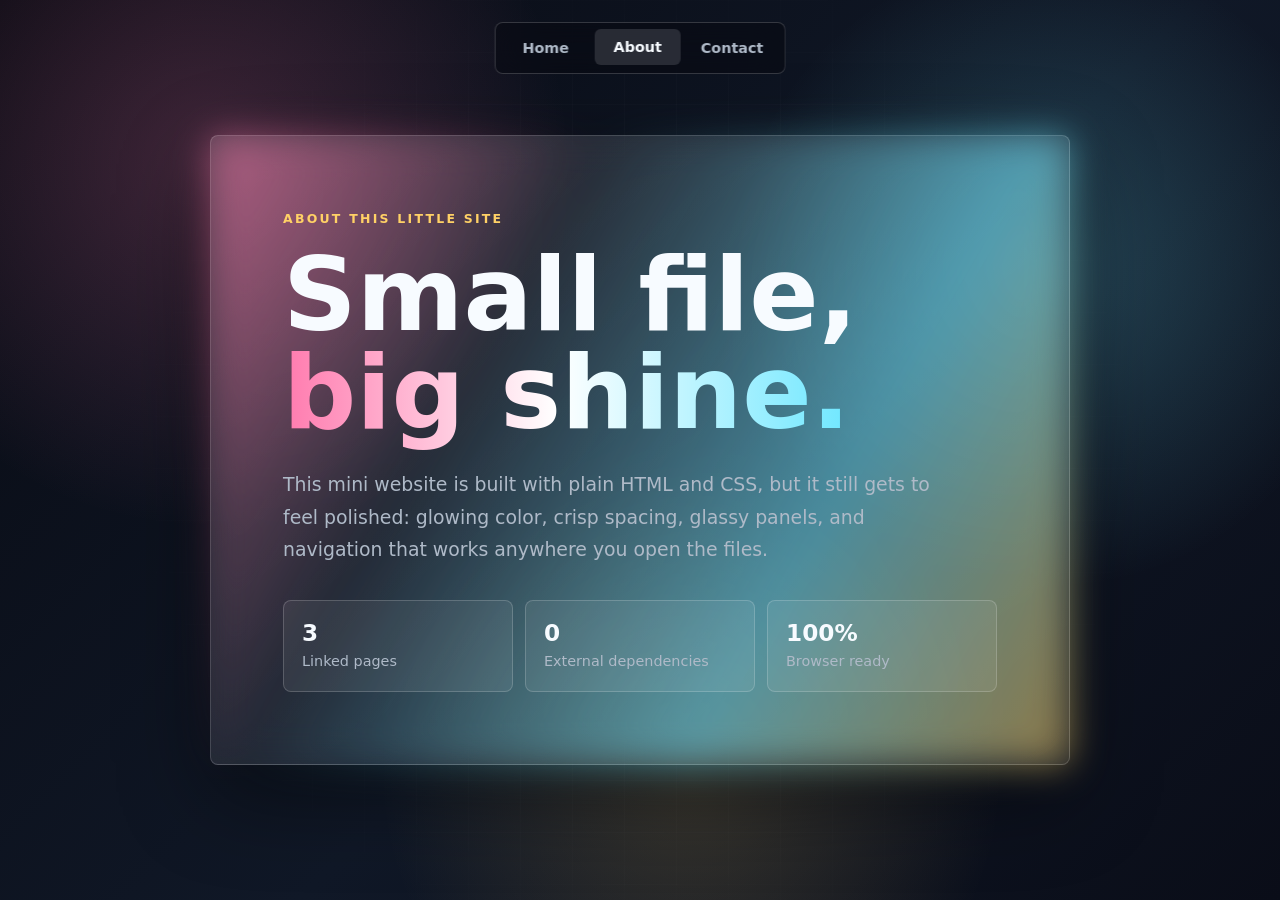
==== about.html @ cd3bbd75 "added about and contact page" ====
<!DOCTYPE html>
<html lang="en">
<head>
  <meta charset="UTF-8">
  <meta name="viewport" content="width=device-width, initial-scale=1.0">
  <title>About</title>
  <style>
    :root {
      color-scheme: dark;
      --ink: #f7fbff;
      --muted: #afbac8;
      --cyan: #6ee7ff;
      --rose: #ff7aae;
      --gold: #ffd166;
      --line: rgba(255, 255, 255, 0.18);
    }

    * {
      box-sizing: border-box;
    }

    body {
      min-height: 100vh;
      margin: 0;
      display: grid;
      place-items: center;
      overflow-x: hidden;
      font-family: Inter, ui-sans-serif, system-ui, -apple-system, BlinkMacSystemFont, "Segoe UI", sans-serif;
      color: var(--ink);
      background:
        radial-gradient(circle at 16% 18%, rgba(255, 122, 174, 0.22), transparent 28%),
        radial-gradient(circle at 82% 30%, rgba(110, 231, 255, 0.23), transparent 26%),
        radial-gradient(circle at 54% 86%, rgba(255, 209, 102, 0.18), transparent 30%),
        linear-gradient(135deg, #080a12 0%, #101827 55%, #0a0d18 100%);
    }

    body::before {
      content: "";
      position: fixed;
      inset: 0;
      pointer-events: none;
      background-image:
        linear-gradient(rgba(255,255,255,0.045) 1px, transparent 1px),
        linear-gradient(90deg, rgba(255,255,255,0.045) 1px, transparent 1px);
      background-size: 52px 52px;
      mask-image: radial-gradient(circle, black, transparent 72%);
    }

    nav {
      position: fixed;
      top: 22px;
      left: 50%;
      z-index: 2;
      display: flex;
      gap: 6px;
      padding: 7px;
      border: 1px solid var(--line);
      border-radius: 8px;
      background: rgba(8, 10, 18, 0.58);
      backdrop-filter: blur(18px);
      transform: translateX(-50%);
    }

    nav a {
      min-width: 86px;
      padding: 10px 14px;
      border-radius: 6px;
      color: var(--muted);
      font-size: 0.9rem;
      font-weight: 700;
      text-align: center;
      text-decoration: none;
      transition: background 180ms ease, color 180ms ease, transform 180ms ease;
    }

    nav a:hover,
    nav a.active {
      color: var(--ink);
      background: rgba(255, 255, 255, 0.13);
      transform: translateY(-1px);
    }

    main {
      width: min(92vw, 860px);
      padding: clamp(34px, 7vw, 72px);
      position: relative;
      isolation: isolate;
      border: 1px solid var(--line);
      border-radius: 8px;
      background: linear-gradient(145deg, rgba(255, 255, 255, 0.13), rgba(255, 255, 255, 0.045));
      box-shadow: 0 28px 90px rgba(0, 0, 0, 0.48);
      backdrop-filter: blur(22px);
    }

    main::before {
      content: "";
      position: absolute;
      inset: -1px;
      z-index: -1;
      border-radius: inherit;
      background: linear-gradient(120deg, var(--rose), transparent 32%, var(--cyan) 68%, var(--gold));
      opacity: 0.52;
      filter: blur(18px);
    }

    .eyebrow {
      margin: 0 0 16px;
      color: var(--gold);
      font-size: 0.78rem;
      font-weight: 800;
      letter-spacing: 0.18em;
      text-transform: uppercase;
    }

    h1 {
      margin: 0;
      font-size: clamp(3rem, 8vw, 6.8rem);
      line-height: 0.96;
      letter-spacing: 0;
      text-wrap: balance;
    }

    h1 span {
      color: transparent;
      background: linear-gradient(90deg, var(--rose), #ffffff 48%, var(--cyan));
      -webkit-background-clip: text;
      background-clip: text;
    }

    p {
      max-width: 650px;
      margin: 26px 0 0;
      color: var(--muted);
      font-size: clamp(1rem, 2.1vw, 1.18rem);
      line-height: 1.72;
    }

    .stats {
      display: grid;
      grid-template-columns: repeat(3, 1fr);
      gap: 12px;
      margin-top: 34px;
    }

    .stat {
      min-height: 92px;
      padding: 18px;
      border: 1px solid var(--line);
      border-radius: 8px;
      background: rgba(255, 255, 255, 0.07);
    }

    .stat strong {
      display: block;
      color: var(--ink);
      font-size: 1.45rem;
    }

    .stat span {
      display: block;
      margin-top: 6px;
      color: var(--muted);
      font-size: 0.9rem;
      line-height: 1.35;
    }

    @media (max-width: 620px) {
      body {
        padding: 92px 0 28px;
      }

      nav {
        top: 14px;
        width: min(92vw, 340px);
      }

      nav a {
        min-width: 0;
        flex: 1;
        padding-inline: 8px;
      }

      main {
        padding: 32px 22px;
      }

      .stats {
        grid-template-columns: 1fr;
      }
    }
  </style>
</head>
<body>
  <nav aria-label="Site navigation">
    <a href="hello-world.html">Home</a>
    <a class="active" href="about.html">About</a>
    <a href="contact.html">Contact</a>
  </nav>

  <main>
    <p class="eyebrow">About this little site</p>
    <h1>Small file, <span>big shine.</span></h1>
    <p>This mini website is built with plain HTML and CSS, but it still gets to feel polished: glowing color, crisp spacing, glassy panels, and navigation that works anywhere you open the files.</p>
    <div class="stats" aria-label="Site highlights">
      <div class="stat">
        <strong>3</strong>
        <span>Linked pages</span>
      </div>
      <div class="stat">
        <strong>0</strong>
        <span>External dependencies</span>
      </div>
      <div class="stat">
        <strong>100%</strong>
        <span>Browser ready</span>
      </div>
    </div>
  </main>
</body>
</html>
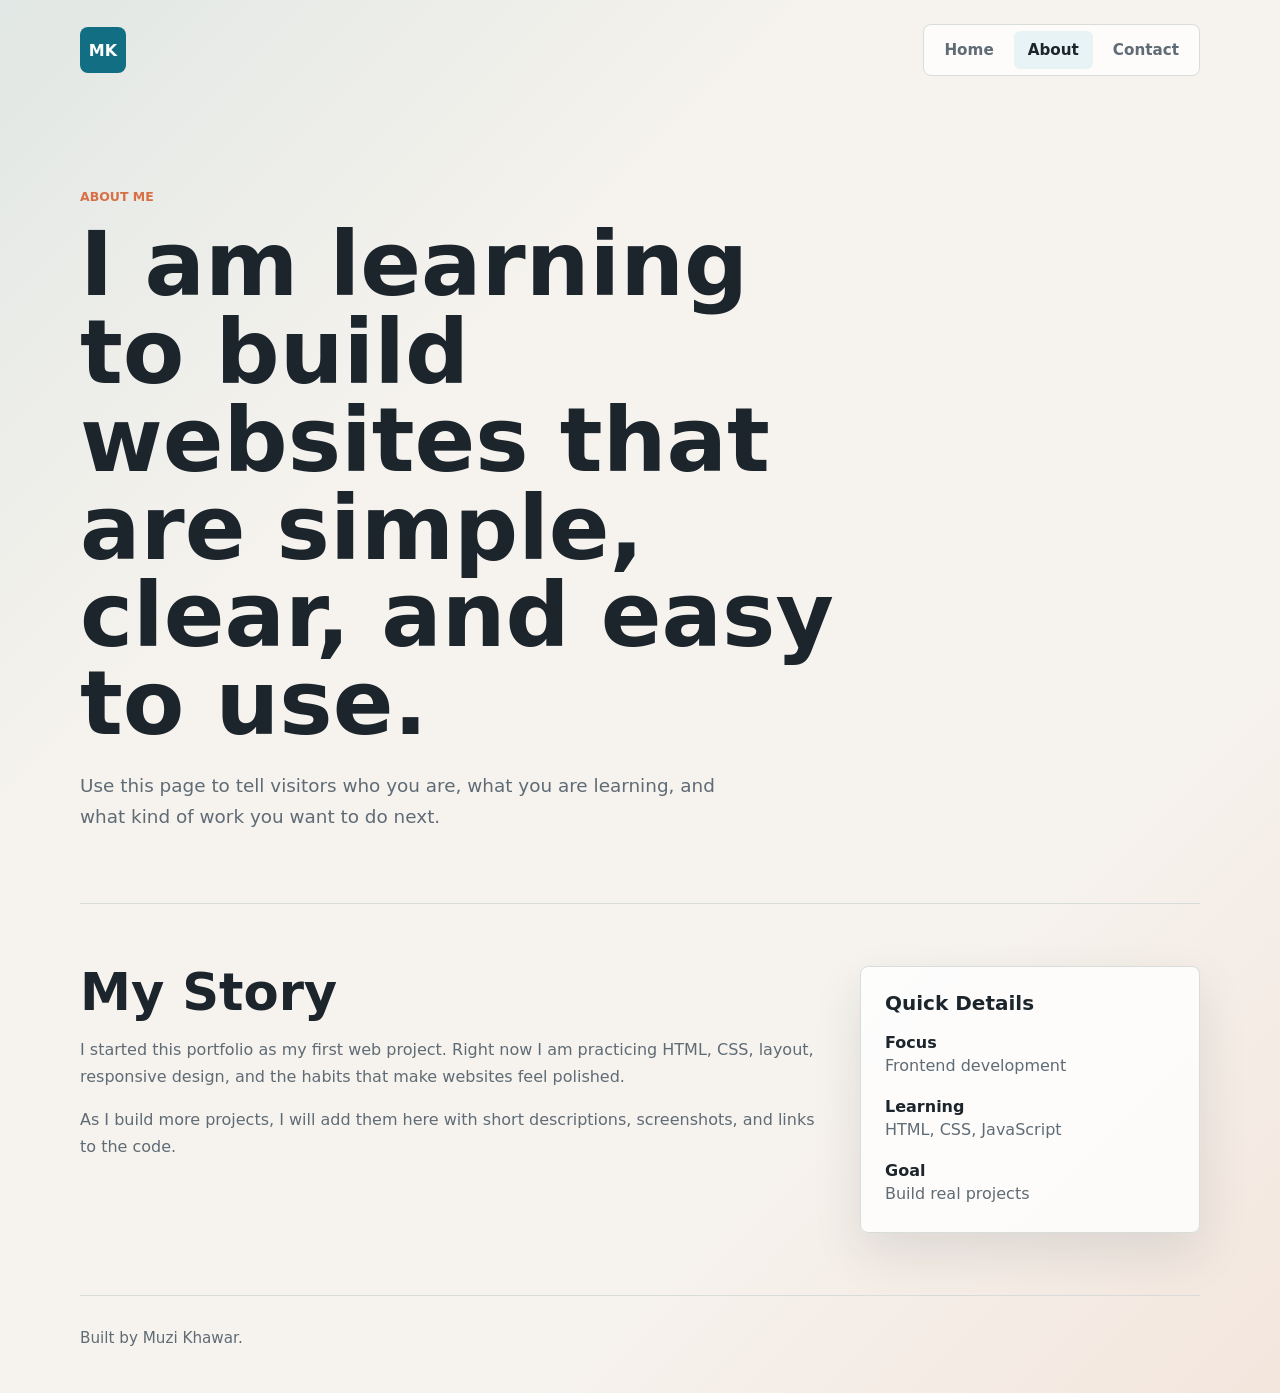
==== commit c9402540: "this is my official first project" ====
--- a/about.html
+++ b/about.html
@@ -3,218 +3,54 @@
 <head>
   <meta charset="UTF-8">
   <meta name="viewport" content="width=device-width, initial-scale=1.0">
-  <title>About</title>
-  <style>
-    :root {
-      color-scheme: dark;
-      --ink: #f7fbff;
-      --muted: #afbac8;
-      --cyan: #6ee7ff;
-      --rose: #ff7aae;
-      --gold: #ffd166;
-      --line: rgba(255, 255, 255, 0.18);
-    }
-
-    * {
-      box-sizing: border-box;
-    }
-
-    body {
-      min-height: 100vh;
-      margin: 0;
-      display: grid;
-      place-items: center;
-      overflow-x: hidden;
-      font-family: Inter, ui-sans-serif, system-ui, -apple-system, BlinkMacSystemFont, "Segoe UI", sans-serif;
-      color: var(--ink);
-      background:
-        radial-gradient(circle at 16% 18%, rgba(255, 122, 174, 0.22), transparent 28%),
-        radial-gradient(circle at 82% 30%, rgba(110, 231, 255, 0.23), transparent 26%),
-        radial-gradient(circle at 54% 86%, rgba(255, 209, 102, 0.18), transparent 30%),
-        linear-gradient(135deg, #080a12 0%, #101827 55%, #0a0d18 100%);
-    }
-
-    body::before {
-      content: "";
-      position: fixed;
-      inset: 0;
-      pointer-events: none;
-      background-image:
-        linear-gradient(rgba(255,255,255,0.045) 1px, transparent 1px),
-        linear-gradient(90deg, rgba(255,255,255,0.045) 1px, transparent 1px);
-      background-size: 52px 52px;
-      mask-image: radial-gradient(circle, black, transparent 72%);
-    }
-
-    nav {
-      position: fixed;
-      top: 22px;
-      left: 50%;
-      z-index: 2;
-      display: flex;
-      gap: 6px;
-      padding: 7px;
-      border: 1px solid var(--line);
-      border-radius: 8px;
-      background: rgba(8, 10, 18, 0.58);
-      backdrop-filter: blur(18px);
-      transform: translateX(-50%);
-    }
-
-    nav a {
-      min-width: 86px;
-      padding: 10px 14px;
-      border-radius: 6px;
-      color: var(--muted);
-      font-size: 0.9rem;
-      font-weight: 700;
-      text-align: center;
-      text-decoration: none;
-      transition: background 180ms ease, color 180ms ease, transform 180ms ease;
-    }
-
-    nav a:hover,
-    nav a.active {
-      color: var(--ink);
-      background: rgba(255, 255, 255, 0.13);
-      transform: translateY(-1px);
-    }
-
-    main {
-      width: min(92vw, 860px);
-      padding: clamp(34px, 7vw, 72px);
-      position: relative;
-      isolation: isolate;
-      border: 1px solid var(--line);
-      border-radius: 8px;
-      background: linear-gradient(145deg, rgba(255, 255, 255, 0.13), rgba(255, 255, 255, 0.045));
-      box-shadow: 0 28px 90px rgba(0, 0, 0, 0.48);
-      backdrop-filter: blur(22px);
-    }
-
-    main::before {
-      content: "";
-      position: absolute;
-      inset: -1px;
-      z-index: -1;
-      border-radius: inherit;
-      background: linear-gradient(120deg, var(--rose), transparent 32%, var(--cyan) 68%, var(--gold));
-      opacity: 0.52;
-      filter: blur(18px);
-    }
-
-    .eyebrow {
-      margin: 0 0 16px;
-      color: var(--gold);
-      font-size: 0.78rem;
-      font-weight: 800;
-      letter-spacing: 0.18em;
-      text-transform: uppercase;
-    }
-
-    h1 {
-      margin: 0;
-      font-size: clamp(3rem, 8vw, 6.8rem);
-      line-height: 0.96;
-      letter-spacing: 0;
-      text-wrap: balance;
-    }
-
-    h1 span {
-      color: transparent;
-      background: linear-gradient(90deg, var(--rose), #ffffff 48%, var(--cyan));
-      -webkit-background-clip: text;
-      background-clip: text;
-    }
-
-    p {
-      max-width: 650px;
-      margin: 26px 0 0;
-      color: var(--muted);
-      font-size: clamp(1rem, 2.1vw, 1.18rem);
-      line-height: 1.72;
-    }
-
-    .stats {
-      display: grid;
-      grid-template-columns: repeat(3, 1fr);
-      gap: 12px;
-      margin-top: 34px;
-    }
-
-    .stat {
-      min-height: 92px;
-      padding: 18px;
-      border: 1px solid var(--line);
-      border-radius: 8px;
-      background: rgba(255, 255, 255, 0.07);
-    }
-
-    .stat strong {
-      display: block;
-      color: var(--ink);
-      font-size: 1.45rem;
-    }
-
-    .stat span {
-      display: block;
-      margin-top: 6px;
-      color: var(--muted);
-      font-size: 0.9rem;
-      line-height: 1.35;
-    }
-
-    @media (max-width: 620px) {
-      body {
-        padding: 92px 0 28px;
-      }
-
-      nav {
-        top: 14px;
-        width: min(92vw, 340px);
-      }
-
-      nav a {
-        min-width: 0;
-        flex: 1;
-        padding-inline: 8px;
-      }
-
-      main {
-        padding: 32px 22px;
-      }
-
-      .stats {
-        grid-template-columns: 1fr;
-      }
-    }
-  </style>
+  <title>About | Muzi Khawar</title>
+  <link rel="stylesheet" href="styles.css">
 </head>
 <body>
-  <nav aria-label="Site navigation">
-    <a href="hello-world.html">Home</a>
-    <a class="active" href="about.html">About</a>
-    <a href="contact.html">Contact</a>
-  </nav>
+  <header class="site-header">
+    <a class="logo" href="index.html">MK</a>
+    <nav aria-label="Site navigation">
+      <a href="index.html">Home</a>
+      <a class="active" href="about.html">About</a>
+      <a href="contact.html">Contact</a>
+    </nav>
+  </header>
 
   <main>
-    <p class="eyebrow">About this little site</p>
-    <h1>Small file, <span>big shine.</span></h1>
-    <p>This mini website is built with plain HTML and CSS, but it still gets to feel polished: glowing color, crisp spacing, glassy panels, and navigation that works anywhere you open the files.</p>
-    <div class="stats" aria-label="Site highlights">
-      <div class="stat">
-        <strong>3</strong>
-        <span>Linked pages</span>
+    <section class="page-hero">
+      <p class="eyebrow">About me</p>
+      <h1>I am learning to build websites that are simple, clear, and easy to use.</h1>
+      <p class="intro">Use this page to tell visitors who you are, what you are learning, and what kind of work you want to do next.</p>
+    </section>
+
+    <section class="section about-layout">
+      <div>
+        <h2>My Story</h2>
+        <p>I started this portfolio as my first web project. Right now I am practicing HTML, CSS, layout, responsive design, and the habits that make websites feel polished.</p>
+        <p>As I build more projects, I will add them here with short descriptions, screenshots, and links to the code.</p>
       </div>
-      <div class="stat">
-        <strong>0</strong>
-        <span>External dependencies</span>
-      </div>
-      <div class="stat">
-        <strong>100%</strong>
-        <span>Browser ready</span>
-      </div>
-    </div>
+      <aside class="info-card">
+        <h3>Quick Details</h3>
+        <dl>
+          <div>
+            <dt>Focus</dt>
+            <dd>Frontend development</dd>
+          </div>
+          <div>
+            <dt>Learning</dt>
+            <dd>HTML, CSS, JavaScript</dd>
+          </div>
+          <div>
+            <dt>Goal</dt>
+            <dd>Build real projects</dd>
+          </div>
+        </dl>
+      </aside>
+    </section>
   </main>
+
+  <footer>
+    <p>Built by Muzi Khawar.</p>
+  </footer>
 </body>
 </html>
--- a/styles.css
+++ b/styles.css
@@ -0,0 +1,383 @@
+:root {
+  color-scheme: light;
+  --bg: #f6f3ee;
+  --surface: #ffffff;
+  --ink: #1d252c;
+  --muted: #5f6b75;
+  --brand: #126e82;
+  --brand-dark: #0b4654;
+  --accent: #d86f45;
+  --soft: #e7f3f5;
+  --line: #d9ddd9;
+  --shadow: 0 20px 50px rgba(29, 37, 44, 0.11);
+}
+
+* {
+  box-sizing: border-box;
+}
+
+html {
+  scroll-behavior: smooth;
+}
+
+body {
+  min-height: 100vh;
+  margin: 0;
+  color: var(--ink);
+  background:
+    linear-gradient(135deg, rgba(18, 110, 130, 0.09), transparent 32%),
+    linear-gradient(315deg, rgba(216, 111, 69, 0.1), transparent 30%),
+    var(--bg);
+  font-family: Inter, ui-sans-serif, system-ui, -apple-system, BlinkMacSystemFont, "Segoe UI", sans-serif;
+}
+
+a {
+  color: inherit;
+}
+
+.site-header {
+  display: flex;
+  align-items: center;
+  justify-content: space-between;
+  gap: 20px;
+  width: min(1120px, calc(100% - 32px));
+  margin: 0 auto;
+  padding: 24px 0;
+}
+
+.logo {
+  display: grid;
+  width: 46px;
+  height: 46px;
+  place-items: center;
+  border-radius: 8px;
+  color: #ffffff;
+  background: var(--brand);
+  font-weight: 800;
+  text-decoration: none;
+}
+
+nav {
+  display: flex;
+  align-items: center;
+  gap: 6px;
+  padding: 6px;
+  border: 1px solid var(--line);
+  border-radius: 8px;
+  background: rgba(255, 255, 255, 0.78);
+}
+
+nav a {
+  padding: 10px 14px;
+  border-radius: 6px;
+  color: var(--muted);
+  font-size: 0.95rem;
+  font-weight: 700;
+  text-decoration: none;
+}
+
+nav a:hover,
+nav a.active {
+  color: var(--ink);
+  background: var(--soft);
+}
+
+main {
+  width: min(1120px, calc(100% - 32px));
+  margin: 0 auto;
+}
+
+.hero {
+  display: grid;
+  grid-template-columns: minmax(0, 1.4fr) minmax(280px, 0.6fr);
+  gap: clamp(28px, 5vw, 72px);
+  align-items: center;
+  padding: clamp(54px, 8vw, 110px) 0 70px;
+}
+
+.hero-copy,
+.page-hero {
+  max-width: 780px;
+}
+
+.eyebrow {
+  margin: 0 0 14px;
+  color: var(--accent);
+  font-size: 0.78rem;
+  font-weight: 800;
+  letter-spacing: 0;
+  text-transform: uppercase;
+}
+
+h1,
+h2,
+h3,
+p {
+  margin-top: 0;
+}
+
+h1 {
+  margin-bottom: 22px;
+  font-size: clamp(2.65rem, 7vw, 5.7rem);
+  line-height: 0.98;
+  letter-spacing: 0;
+}
+
+h2 {
+  margin-bottom: 16px;
+  font-size: clamp(2rem, 4vw, 3.4rem);
+  line-height: 1.05;
+  letter-spacing: 0;
+}
+
+h3 {
+  margin-bottom: 10px;
+  font-size: 1.25rem;
+}
+
+p,
+li,
+dd {
+  color: var(--muted);
+  line-height: 1.7;
+}
+
+.intro {
+  max-width: 650px;
+  font-size: 1.15rem;
+}
+
+.hero-actions {
+  display: flex;
+  flex-wrap: wrap;
+  gap: 12px;
+  margin-top: 30px;
+}
+
+.button {
+  display: inline-flex;
+  align-items: center;
+  justify-content: center;
+  min-height: 48px;
+  padding: 0 18px;
+  border: 1px solid var(--brand);
+  border-radius: 8px;
+  font-weight: 800;
+  text-decoration: none;
+}
+
+.button.primary {
+  color: #ffffff;
+  background: var(--brand);
+}
+
+.button.secondary {
+  color: var(--brand-dark);
+  background: transparent;
+}
+
+.profile-panel,
+.project-card,
+.info-card,
+.contact-card {
+  border: 1px solid var(--line);
+  border-radius: 8px;
+  background: rgba(255, 255, 255, 0.82);
+  box-shadow: var(--shadow);
+}
+
+.profile-panel {
+  padding: 28px;
+}
+
+.avatar {
+  display: grid;
+  width: 96px;
+  height: 96px;
+  margin-bottom: 24px;
+  place-items: center;
+  border-radius: 8px;
+  color: #ffffff;
+  background: linear-gradient(135deg, var(--brand), var(--accent));
+  font-size: 2rem;
+  font-weight: 900;
+}
+
+.profile-panel ul {
+  display: grid;
+  gap: 10px;
+  padding-left: 20px;
+  margin-bottom: 0;
+}
+
+.section {
+  padding: 62px 0;
+  border-top: 1px solid var(--line);
+}
+
+.section-heading {
+  margin-bottom: 24px;
+}
+
+.project-grid {
+  display: grid;
+  grid-template-columns: repeat(3, minmax(0, 1fr));
+  gap: 18px;
+}
+
+.project-card {
+  overflow: hidden;
+}
+
+.project-image {
+  min-height: 150px;
+}
+
+.gradient-one {
+  background: linear-gradient(135deg, #126e82, #71c7bd);
+}
+
+.gradient-two {
+  background: linear-gradient(135deg, #d86f45, #f2bd76);
+}
+
+.gradient-three {
+  background: linear-gradient(135deg, #3d5a80, #98c1d9);
+}
+
+.project-body {
+  padding: 22px;
+}
+
+.project-body a {
+  color: var(--brand-dark);
+  font-weight: 800;
+}
+
+.split-section {
+  display: grid;
+  grid-template-columns: 0.8fr 1.2fr;
+  gap: 28px;
+  align-items: start;
+}
+
+.skill-list {
+  display: flex;
+  flex-wrap: wrap;
+  gap: 10px;
+}
+
+.skill-list span {
+  padding: 10px 13px;
+  border: 1px solid var(--line);
+  border-radius: 8px;
+  background: var(--surface);
+  color: var(--brand-dark);
+  font-weight: 800;
+}
+
+.page-hero {
+  padding: clamp(44px, 7vw, 86px) 0 52px;
+}
+
+.about-layout {
+  display: grid;
+  grid-template-columns: minmax(0, 1fr) 340px;
+  gap: 38px;
+}
+
+.info-card {
+  padding: 24px;
+}
+
+dl,
+dd {
+  margin: 0;
+}
+
+dt {
+  margin-top: 18px;
+  color: var(--ink);
+  font-weight: 900;
+}
+
+.contact-grid {
+  display: grid;
+  grid-template-columns: repeat(3, minmax(0, 1fr));
+  gap: 18px;
+}
+
+.contact-card {
+  display: grid;
+  gap: 8px;
+  min-height: 140px;
+  align-content: center;
+  padding: 24px;
+  color: var(--brand-dark);
+  font-weight: 900;
+  text-decoration: none;
+}
+
+.contact-card span {
+  color: var(--muted);
+  font-size: 0.9rem;
+}
+
+footer {
+  width: min(1120px, calc(100% - 32px));
+  margin: 0 auto;
+  padding: 30px 0 42px;
+  border-top: 1px solid var(--line);
+}
+
+footer p {
+  margin: 0;
+  font-size: 0.95rem;
+}
+
+@media (max-width: 820px) {
+  .site-header {
+    align-items: flex-start;
+    flex-direction: column;
+  }
+
+  nav {
+    width: 100%;
+  }
+
+  nav a {
+    flex: 1;
+    text-align: center;
+  }
+
+  .hero,
+  .about-layout,
+  .split-section,
+  .contact-grid {
+    grid-template-columns: 1fr;
+  }
+
+  .project-grid {
+    grid-template-columns: 1fr;
+  }
+}
+
+@media (max-width: 460px) {
+  .site-header,
+  main,
+  footer {
+    width: min(100% - 22px, 1120px);
+  }
+
+  h1 {
+    font-size: clamp(2.35rem, 14vw, 3.4rem);
+  }
+
+  .hero {
+    padding-top: 34px;
+  }
+
+  .button {
+    width: 100%;
+  }
+}
